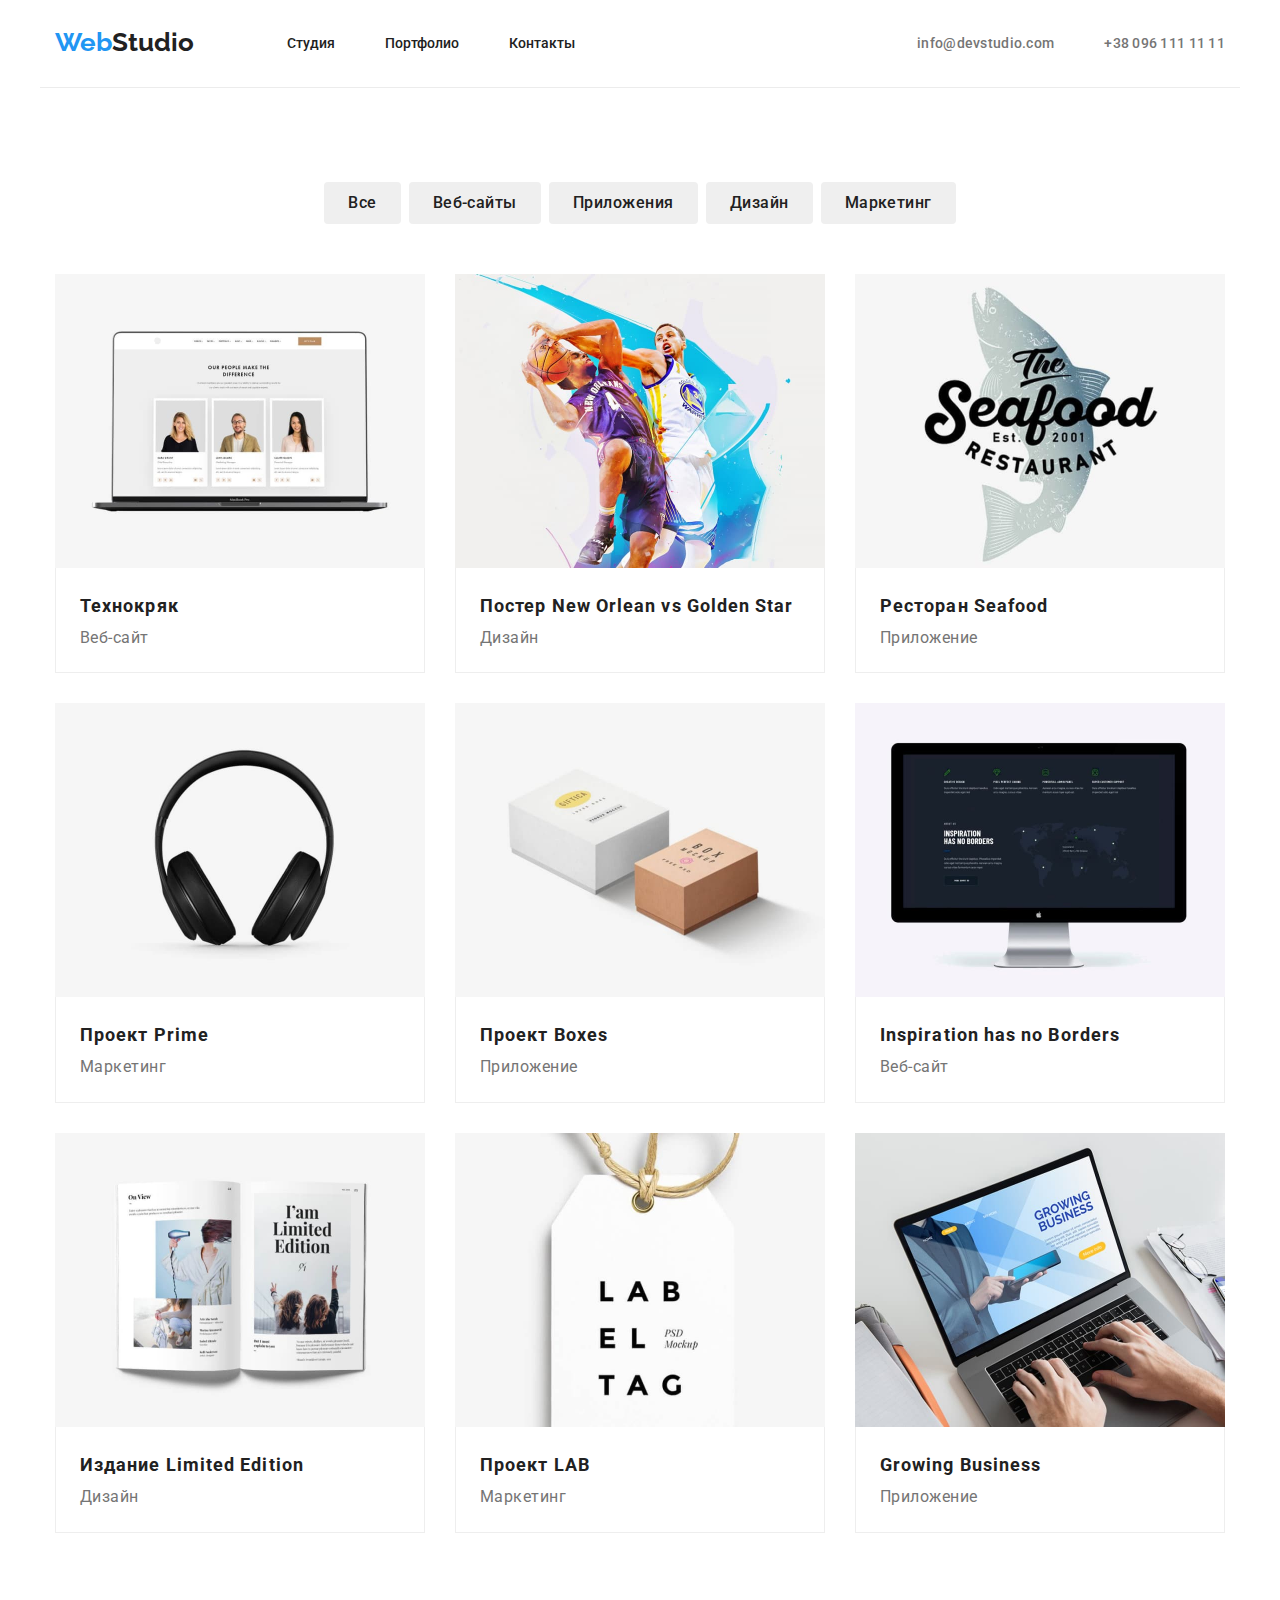
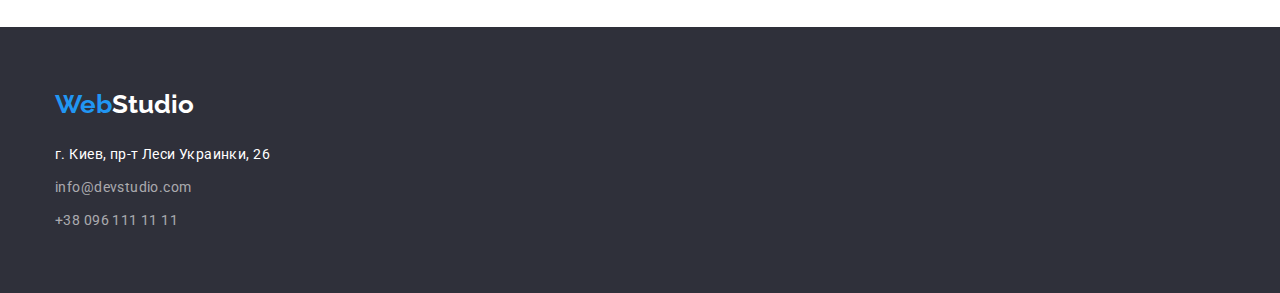
==== portfolio.html @ 571f3350 "1" ====
<!DOCTYPE html>
<html lang="ru">
   <head>
      <meta charset="UTF-8">
      <meta http-equiv="X-UA-Compatible" content="IE=edge">
      <meta name="viewport" content="width=device-width, initial-scale=1.0">
      <title>WebStudio</title>
      <link rel="stylesheet" href="https://cdnjs.cloudflare.com/ajax/libs/modern-normalize/1.1.0/modern-normalize.min.css">
      <link rel="preconnect" href="https://fonts.googleapis.com">
      <link rel="preconnect" href="https://fonts.gstatic.com" crossorigin>
      <link href="https://fonts.googleapis.com/css2?family=Raleway:wght@700&family=Roboto:wght@400;500;700;900&display=swap" rel="stylesheet">
      <link rel="stylesheet" href="./css/style.css">
      </head>
   <body>
      <header class="header">
         <div class="conteiner box head-conteiner">
            <nav class="nav-conteiner">
               <a href="" class="logo link"><span class="web-logo">Web</span>Studio</a>
               <ul class="site-nav">
                  <li class="site-nav-item"><a href="./index.html" class="site-nav-link link">Студия</a></li>
                  <li class="site-nav-item"><a href="./portfolio.html" class="site-nav-link link">Портфолио</a></li>
                  <li class="site-nav-item"><a href="" class="site-nav-link link">Контакты</a></li>
               </ul>
            </nav>
               <ul class="site-contacts">
                  <li class="site-contacts-item"><a href="mailto:info@devstudio.com" class="contacts link">info@devstudio.com</a></li> 
                  <li class="site-contacts-item"><a href="tel:+380961111111" class="contacts link">+38 096 111 11 11</a></li>
               </ul>
         </div>
      </header>
                              <!-- основные кнопки--> 
      <main>
         <section class="section"> 
            <div class="conteiner">
            <h1 class="visually-hidden">Фильтр</h1>
               <ul class="filter">
                  <li class="filter-item"><button type="button" class="button-filter">Все</button></li>
                  <li class="filter-item"><button type="button" class="button-filter">Веб-сайты</button></li>
                  <li class="filter-item"><button type="button" class="button-filter">Приложения</button></li>
                  <li class="filter-item"><button type="button" class="button-filter">Дизайн</button></li>
                  <li class="filter-item"><button type="button" class="button-filter">Маркетинг</button></li>
               </ul>
                              <!--секция фото-->
               <ul class="works">
                  <li class="works-item">
                     <a href="" class="link" >
                        <img 
                        src="img/image_portfolio1.jpg" 
                        alt="Веб-сайт"
                        width="370"
                        height="294">
                        <div class="works-text-box">
                           <h2 class="works-text">Технокряк</h2>
                           <p class="text-caption">Веб-сайт</p>
                        </div>
                     </a>
                  </li>
                  <li class="works-item">
                     <a href="" class="link">
                        <img 
                        src="img/image_portfolio2.jpg" 
                        alt="Рисунок баскетболистов"
                        width="370"
                        height="294">
                        <div class="works-text-box">
                           <h2 class="works-text">Постер <span lang="en">New Orlean vs Golden Star</span></h2>
                           <p class="text-caption">Дизайн</p>
                        </div>
                     </a>
                  </li>
                  <li class="works-item">
                     <a href="" class="link">
                        <img 
                        src="img/image_portfolio3.jpg" 
                        alt="Емблема ресторана"
                        width="370"
                        height="294">
                        <div class="works-text-box">
                           <h2 class="works-text">Ресторан <span lang="en">Seafood</span></h2>
                           <p class="text-caption">Приложение</>
                        </div>
                     </a>
                  </li>
                  <li class="works-item">
                     <a href="" class="link">
                        <img 
                        src="img/image_portfolio4.jpg" 
                        alt="Фото наушников"
                        width="370"
                        height="294">
                        <div class="works-text-box">
                           <h2 class="works-text">Проект <span lang="en">Prime</span></h>
                           <p class="text-caption">Маркетинг</p>
                        </div>
                     </a>
                  </li>
                  <li class="works-item">
                     <a href="" class="link">
                        <img 
                        src="img/image_portfolio5.jpg" 
                        alt="Коробочки"
                        width="370"
                        height="294">
                        <div class="works-text-box">
                           <h2 class="works-text">Проект <span lang="en">Boxes</span></h2>
                           <p class="text-caption">Приложение</p>
                        </div>
                     </a>
                  </li>
                  <li class="works-item">
                     <a href="" class="link">
                        <img 
                        src="img/image_portfolio6.jpg" 
                        alt="Веб-сайт"
                        width="370"
                        height="294">
                        <div class="works-text-box">
                           <h2 class="works-text"><span lang="en">Inspiration has no Borders</span></h2>
                           <p class="text-caption">Веб-сайт</p>
                        </div>
                     </a>
                  </li>
                  <li class="works-item">
                     <a href="" class="link">
                        <img 
                        src="img/image_portfolio7.jpg" 
                        alt="Дизайн книги"
                        width="370"
                        height="294">
                        <div class="works-text-box">
                           <h2 class="works-text">Издание<span lang="en"> Limited Edition</span></h2>
                           <p class="text-caption">Дизайн</p>
                        </div>
                     </a>
                  </li>
                  <li class="works-item">
                     <a href="" class="link">
                        <img 
                        src="img/image_portfolio8.jpg" 
                        alt="Ярлык"
                        width="370"
                        height="294">
                        <div class="works-text-box">
                           <h2 class="works-text">Проект <span lang="en">LAB</span></h2>
                           <p class="text-caption">Маркетинг</p>
                        </div>
                     </a>
                  </li>
                  <li class="works-item">
                        <a href="" class="link">
                        <img 
                        src="img/image_portfolio9.jpg" 
                        alt="Фото ноутбука"
                        width="370"
                        height="294">
                        <div class="works-text-box">
                           <h2 class="works-text"><span lang="en">Growing Business</span></h2>
                           <p class="text-caption">Приложение</p>
                        </div>
                     </a>
                  </li>
               </ul>
            </div>
         </section>
      </main>
                                 <!-- заключение-->
      <footer class="footer-content">
         <div class="conteiner">
            <a href="" class="footer-logo link"><span class="web-logo">Web</span>Studio</a>
            <address class="address-content">
               <ul class="address"> 
                  <li class="address-item"><a href="https://goo.gl/maps/DuuJPhPLTHRqAcxPA" class="location link"> г. Киев, пр-т Леси Украинки, 26</a></li>           
                  <li class="address-item"><a href="mailto:info@devstudio.com" class="footer-contacts link">info@devstudio.com</a></li>
                  <li class="address-item"><a href="tel:+380961111111" class="footer-contacts link">+38 096 111 11 11</a></li>           
               </ul>    
            </address>
         </div>
      </footer>
   </body>
</html>
---- css/style.css ----
:root{
   --text-active:#2196F3;
   --text-header:#212121;
   --background-section:#ffffff;
   --color-text:#757575;
}
body{
   background-color: var(--background-section);
   font-family: 'Roboto',sans-serif;
   
}
img{
   display: block;
   max-width: 100%;
   height: auto;
}
h1,h2,h3,p{
   margin: 0;
}

/* что бы убрать точки (класс списка)*/
.list{
   list-style: none;
   }
/*что бы убрать подчеркивание у ссылок(на ссылки)*/
.link{
   text-decoration: none;
}
.button{
   color: var(--text-active);
}
.visually-hidden {
   position: absolute;
   white-space: nowrap;
   width: 1px;
   height: 1px;
   overflow: hidden;
   border: 0;
   padding: 0;
   clip: rect(0 0 0 0);
   clip-path: inset(50%);
   margin: -1px;
}
ul{
   list-style: none;
   margin: 0;
   padding: 0;
}
.section{
   padding-top: 94px;
   padding-bottom: 94px;
}
/*line-height:1.33*/
                              /*Шапка*/
.header{
   background-color: var(--background-section);
}
.box{
   border-bottom-color:#ECECEC ;
   border-bottom-width: 1px;
   border-bottom-style: solid;
}

.conteiner{
   width: 1200px;
   margin: 0 auto;
   padding-left: 15px;
   padding-right: 15px;

} 
.head-conteiner{
   display: flex;
   padding-top: 25px;
   padding-bottom: 25px;
}

.nav-conteiner{
   display: flex;
   align-items: center;
}

.site-nav{
   display: flex;
}

.site-contacts{
   display: flex;
   margin-left: auto;
   align-items: center;
}
.site-contacts-item:not(:last-child){
   margin-right: 50px;
}

.logo{
   font-family: 'Raleway';
   font-weight: 700;
   font-size: 26px;
   line-height: 1.38;
   color:var(--text-header);
   margin-right: 93px;
}
.web-logo{
   color: var(--text-active);
}
.site-nav-link{
   display: flex;
   font-weight: 500;
   font-size: 14px;
   line-height: 1.2;
   color: var(--text-header);
   padding-top: 10px;
   padding-bottom: 10px;
}
.site-nav-item:not(:last-child){
   margin-right: 50px;
}

.site-nav-link:hover,
.site-nav-link:focus{
   color: var(--text-active);
}
.contacts{
   font-weight: 500;
   font-size: 14px;
   line-height: 1.2;
   letter-spacing: 0.02em;
   color: var(--color-text)
}

.contacts:hover,
.contacts:focus,
.footer-contacts{
   color: var(--text-active);
}

                        /*footer*/

.footer-content{
   background: #2F303A;
   padding-top: 60px;
   padding-bottom: 60px;
}
.footer-logo{
   color: var(--background-section);
   font-family: 'Raleway';
   font-weight: 700;
   font-size: 26px;
   line-height: 1.38;
}
.location{
   color: var(--background-section);
}
.address-content{
   margin-top: 20px;
}
.address-item{
   font-style: normal;
   font-weight: normal;
   font-size: 14px;
   line-height: 1.71;
   letter-spacing: 0.03em;
}
.address-item:not(:last-child){
   margin-bottom: 9px;
}
.footer-contacts{
   color: rgba(255, 255, 255, 0.6);

}
.footer-contacts:hover,
.footer-contacts:focus{
   color: var(--text-active);
}
                              /*cервисы 1cтр*/
                              
                              /*заказать услугу*/



.hero{
   background-color: #2F303A;
   max-width: 1600px;
   margin-left: auto;
   margin-right: auto; 
   text-align: center;
   padding: 200px 0;
   /*height: 600px;
   padding: 200px 452px 0 452px;*/
   
}
.title-hero{
   font-weight: 900;
   font-size: 44px;
   line-height: 1.36;
   letter-spacing: 0.06em;
   text-transform: uppercase;   
   color: var(--background-section);
   margin-bottom: 30px;
   padding: 0;
   width: 696px;
   margin-right: auto;
   margin-left: auto;
}
.button{
   background: var(--text-active);
   color: var(--background-section);
   border: transparent;
   font-family: inherit;
   font-weight: 700;
   font-size: 16px;
   line-height:1.85;
   align-items: center;
   letter-spacing: 0.06em;
   cursor: pointer;
   min-width: 200px;
   box-shadow: 0px 4px 4px rgba(0, 0, 0, 0.15);
   border-radius: 4px;
   padding: 10px 32px;
   
}

                              /*заголовки и текст*/

.features{
   background-color: var(--background-section);
   display: flex;
}

.features-text{
   margin-top: 0px;
}
.section-services{
   background: var(--background-section);
   padding-top: 0;
}
.features-title{
   font-style: normal;
   font-weight: 700;
   font-size: 14px;
   line-height: 1.2;
   letter-spacing: 0.03em;
   text-transform: uppercase;
   color: var(--text-header);
   margin-top: 0;
   margin-bottom: 10px;
}
.features-text{
   font-style: normal;
   font-weight: 400;
   font-size: 14px;
   line-height: 1.7;
   letter-spacing: 0.03em;
   color: var(--color-text);
   max-width: 270px;
}
.features-item:not(:last-child){
   margin-right: 30px;
}
                                 /*наша команда фото*/
.employment-title{
   font-style: normal;
   font-weight: 700;
   font-size: 36px;
   line-height: 1.16;
   text-align: center;
   letter-spacing: 0.03em;
   color: var(--text-header);
   
}
.employment-list{
   display: flex;
   margin-top: 50px;
   flex-basis: calc(100% / 3 - 30px);
}

.employment-item:not(:last-child){
   margin-right: 30px;
}

                               /*наша команда */
.team-section{
   background: #F5F4FA;
}
.team{
   margin-top: 0;
}
.team-list{
   display: flex;
   margin-top: 50px;
   flex-basis: calc(100% / 4 - 30px);
}
.developer-item{
   background: var(--background-section);
   box-shadow: 0px 1px 3px rgba(0, 0, 0, 0.12), 0px 1px 1px rgba(0, 0, 0, 0.14), 0px 2px 1px rgba(0, 0, 0, 0.2);
   border-radius: 0px 0px 4px 4px;
}
.developer-item:not(:last-child){
   margin-right: 30px;
}
.team-card{
   padding: 30px 0;
}
.name-developer{
   font-style: normal;
   font-weight: 500;
   font-size: 16px;
   line-height: 1.18;
   text-align: center;
   letter-spacing: 0.03em;
   color: var(--text-header);
   margin-bottom: 10px;
}
.text-foto-team{
   font-style: normal;
   font-weight: 400;
   font-size: 16px;
   line-height: 1.18;
   text-align: center;
   letter-spacing: 0.03em;
   color: var(--color-text);
}



                                 /*страница 2*/


.button-filter:focus,
.button-filter:hover{
   color: var(--background-section);
   background-color: var(--text-active );
   box-shadow: 0px 3px 1px rgba(0, 0, 0, 0.1), 0px 1px 2px rgba(0, 0, 0, 0.08), 0px 2px 2px rgba(0, 0, 0, 0.12);
}

.filter{ 
   display: flex;
   justify-content: center;
}
.filter-item:not(:last-child){
   margin-right: 8px;
}

.button-filter{
   font-style: normal;
   font-weight: 500;
   font-size: 16px;
   line-height: 1.62;
   text-align: center;
   letter-spacing: 0.03em;
   color: var(--text-header);
   cursor: pointer;
   border-radius: 4px;
   padding: 6px 22px;
   border-color: transparent;
   }
                                 /*секция фото*/
.works-text-box{
   padding: 20px 24px;
   /*стили правой рамки */
   border-right-width: 1px;
   border-right-style: solid;
   border-right-color: #EEEEEE;
 
   /*стили нинжней рамки */
   border-bottom-width: 1px;
   border-bottom-style: solid;
   border-bottom-color: #EEEEEE;
 
   /*стили левой рамки */
   border-left-width: 1px;
   border-left-style: solid;
   border-left-color: #EEEEEE;
}
.works-text {
   font-weight: 700;
   font-size: 18px;
   line-height: 2.0;
   letter-spacing: 0.06em;
   color: var(--text-header);
}
.text-caption{
   font-weight: 400;
   font-size: 16px;
   line-height: 1.8;
   letter-spacing: 0.03em;
   color: var(--color-text);
}


.works{
   display: flex;
   margin-top: 50px;
   flex-wrap: wrap;
   margin-left: -30px;
}
.works-item{
   margin-left: 30px;
   margin-bottom: 30px;
   flex-basis: calc((100% - 3 * 30px) / 3);
   background: var(--background-section);
   box-sizing: border-box;
}
.works-item:nth-last-child(-n+3){
   margin-bottom: 0;
}
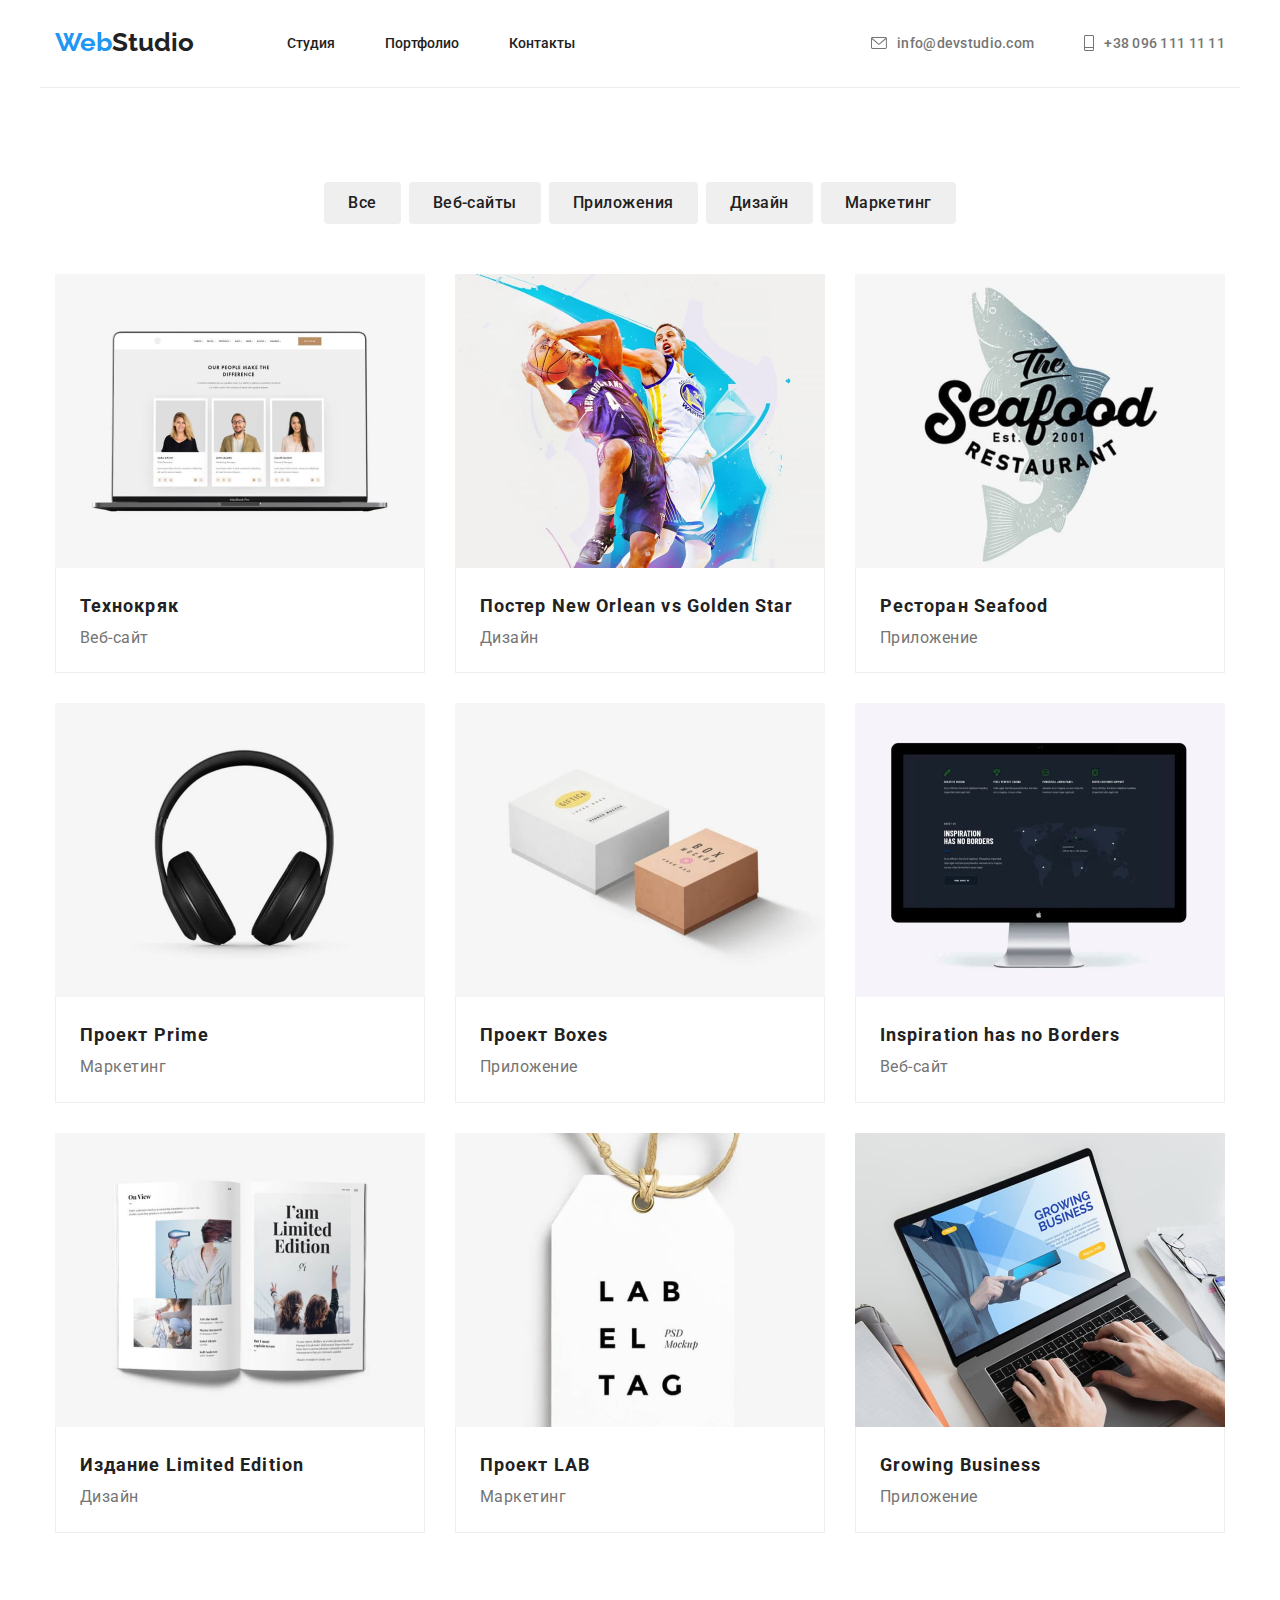
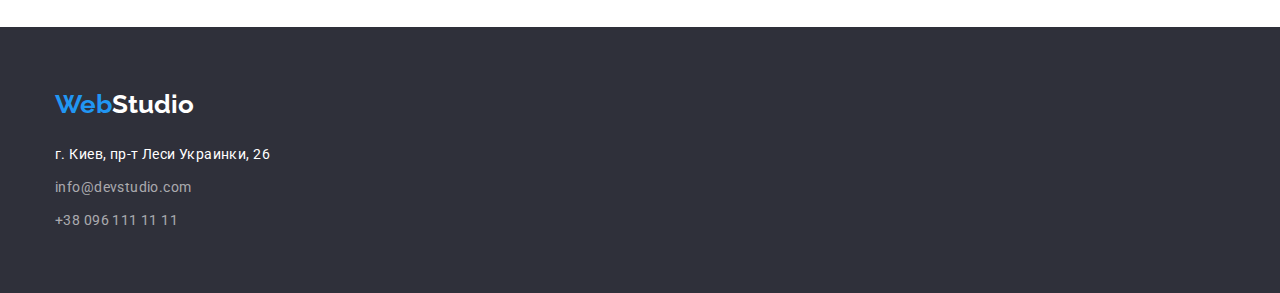
==== commit 3ae8fd3a: "3333" ====
--- a/portfolio.html
+++ b/portfolio.html
@@ -22,10 +22,16 @@
                   <li class="site-nav-item"><a href="" class="site-nav-link link">Контакты</a></li>
                </ul>
             </nav>
-               <ul class="site-contacts">
-                  <li class="site-contacts-item"><a href="mailto:info@devstudio.com" class="contacts link">info@devstudio.com</a></li> 
-                  <li class="site-contacts-item"><a href="tel:+380961111111" class="contacts link">+38 096 111 11 11</a></li>
-               </ul>
+            <ul class="site-contacts">
+               <li class="site-contacts-item"><a href="mailto:info@devstudio.com" class="contacts link">
+                  <svg class="site-contacts-icon" width="16" height="12">
+                     <use href="./img/icons.svg#icon-mail"></use>
+                  </svg>info@devstudio.com</a></li> 
+               <li class="site-contacts-item"><a href="tel:+380961111111" class="contacts link">
+                  <svg class="site-contacts-icon" width="10" height="16">
+                     <use href="./img/icons.svg#icon-mobil"></use>
+                  </svg>+38 096 111 11 11</a></li>
+            </ul>
          </div>
       </header>
                               <!-- основные кнопки--> 
@@ -43,121 +49,139 @@
                               <!--секция фото-->
                <ul class="works">
                   <li class="works-item">
-                     <a href="" class="link" >
-                        <img 
-                        src="img/image_portfolio1.jpg" 
-                        alt="Веб-сайт"
-                        width="370"
-                        height="294">
-                        <div class="works-text-box">
-                           <h2 class="works-text">Технокряк</h2>
-                           <p class="text-caption">Веб-сайт</p>
-                        </div>
-                     </a>
-                  </li>
-                  <li class="works-item">
-                     <a href="" class="link">
-                        <img 
-                        src="img/image_portfolio2.jpg" 
-                        alt="Рисунок баскетболистов"
-                        width="370"
-                        height="294">
-                        <div class="works-text-box">
-                           <h2 class="works-text">Постер <span lang="en">New Orlean vs Golden Star</span></h2>
-                           <p class="text-caption">Дизайн</p>
-                        </div>
-                     </a>
-                  </li>
-                  <li class="works-item">
-                     <a href="" class="link">
-                        <img 
-                        src="img/image_portfolio3.jpg" 
-                        alt="Емблема ресторана"
-                        width="370"
-                        height="294">
-                        <div class="works-text-box">
-                           <h2 class="works-text">Ресторан <span lang="en">Seafood</span></h2>
-                           <p class="text-caption">Приложение</>
-                        </div>
-                     </a>
-                  </li>
-                  <li class="works-item">
-                     <a href="" class="link">
-                        <img 
-                        src="img/image_portfolio4.jpg" 
-                        alt="Фото наушников"
-                        width="370"
-                        height="294">
-                        <div class="works-text-box">
-                           <h2 class="works-text">Проект <span lang="en">Prime</span></h>
-                           <p class="text-caption">Маркетинг</p>
-                        </div>
-                     </a>
-                  </li>
-                  <li class="works-item">
-                     <a href="" class="link">
-                        <img 
-                        src="img/image_portfolio5.jpg" 
-                        alt="Коробочки"
-                        width="370"
-                        height="294">
-                        <div class="works-text-box">
-                           <h2 class="works-text">Проект <span lang="en">Boxes</span></h2>
-                           <p class="text-caption">Приложение</p>
-                        </div>
-                     </a>
-                  </li>
-                  <li class="works-item">
-                     <a href="" class="link">
-                        <img 
-                        src="img/image_portfolio6.jpg" 
-                        alt="Веб-сайт"
-                        width="370"
-                        height="294">
-                        <div class="works-text-box">
-                           <h2 class="works-text"><span lang="en">Inspiration has no Borders</span></h2>
-                           <p class="text-caption">Веб-сайт</p>
-                        </div>
-                     </a>
-                  </li>
-                  <li class="works-item">
-                     <a href="" class="link">
-                        <img 
-                        src="img/image_portfolio7.jpg" 
-                        alt="Дизайн книги"
-                        width="370"
-                        height="294">
-                        <div class="works-text-box">
-                           <h2 class="works-text">Издание<span lang="en"> Limited Edition</span></h2>
-                           <p class="text-caption">Дизайн</p>
-                        </div>
-                     </a>
-                  </li>
-                  <li class="works-item">
-                     <a href="" class="link">
-                        <img 
-                        src="img/image_portfolio8.jpg" 
-                        alt="Ярлык"
-                        width="370"
-                        height="294">
-                        <div class="works-text-box">
-                           <h2 class="works-text">Проект <span lang="en">LAB</span></h2>
-                           <p class="text-caption">Маркетинг</p>
-                        </div>
-                     </a>
-                  </li>
-                  <li class="works-item">
-                        <a href="" class="link">
-                        <img 
-                        src="img/image_portfolio9.jpg" 
-                        alt="Фото ноутбука"
-                        width="370"
-                        height="294">
-                        <div class="works-text-box">
-                           <h2 class="works-text"><span lang="en">Growing Business</span></h2>
-                           <p class="text-caption">Приложение</p>
-                        </div>
-                     </a>
+                     <div class="portfolio-link">
+                        <a href="" class=" link" >
+                           <img 
+                           src="img/image_portfolio1.jpg" 
+                           alt="Веб-сайт"
+                           width="370"
+                           height="294">
+                           <div class="works-text-box">
+                              <h2 class="works-text">Технокряк</h2>
+                              <p class="text-caption">Веб-сайт</p>
+                           </div>
+                        </a>
+                     </div>
+                  </li>
+                  <li class="works-item">
+                     <div class="portfolio-link">
+                        <a href="" class="link">
+                           <img 
+                           src="img/image_portfolio2.jpg" 
+                           alt="Рисунок баскетболистов"
+                           width="370"
+                           height="294">
+                           <div class="works-text-box">
+                              <h2 class="works-text">Постер <span lang="en">New Orlean vs Golden Star</span></h2>
+                              <p class="text-caption">Дизайн</p>
+                           </div>
+                        </a>
+                     </div>
+                  </li>
+                  <li class="works-item">
+                     <div class="portfolio-link">
+                        <a href="" class="link">
+                           <img 
+                           src="img/image_portfolio3.jpg" 
+                           alt="Емблема ресторана"
+                           width="370"
+                           height="294">
+                           <div class="works-text-box">
+                              <h2 class="works-text">Ресторан <span lang="en">Seafood</span></h2>
+                              <p class="text-caption">Приложение</>
+                           </div>
+                        </a>
+                     </div>
+                  </li>
+                  <li class="works-item">
+                     <div class="portfolio-link">
+                        <a href="" class="portfolio-link link">
+                           <img 
+                           src="img/image_portfolio4.jpg" 
+                           alt="Фото наушников"
+                           width="370"
+                           height="294">
+                           <div class="works-text-box">
+                              <h2 class="works-text">Проект <span lang="en">Prime</span></h>
+                              <p class="text-caption">Маркетинг</p>
+                           </div>
+                        </a>
+                     </div>
+                  </li>
+                  <li class="works-item">
+                     <div class="portfolio-link">
+                        <a href="" class="link">
+                           <img 
+                           src="img/image_portfolio5.jpg" 
+                           alt="Коробочки"
+                           width="370"
+                           height="294">
+                           <div class="works-text-box">
+                              <h2 class="works-text">Проект <span lang="en">Boxes</span></h2>
+                              <p class="text-caption">Приложение</p>
+                           </div>
+                        </a>
+                     </div>
+                  </li>
+                  <li class="works-item">
+                     <div class="portfolio-link">
+                        <a href="" class="link">
+                           <img 
+                           src="img/image_portfolio6.jpg" 
+                           alt="Веб-сайт"
+                           width="370"
+                           height="294">
+                           <div class="works-text-box">
+                              <h2 class="works-text"><span lang="en">Inspiration has no Borders</span></h2>
+                              <p class="text-caption">Веб-сайт</p>
+                           </div>
+                        </a>
+                     </div>
+                  </li>
+                  <li class="works-item">
+                     <div class="portfolio-link">
+                        <a href="" class="link">
+                           <img 
+                           src="img/image_portfolio7.jpg" 
+                           alt="Дизайн книги"
+                           width="370"
+                           height="294">
+                           <div class="works-text-box">
+                              <h2 class="works-text">Издание<span lang="en"> Limited Edition</span></h2>
+                              <p class="text-caption">Дизайн</p>
+                           </div>
+                        </a>
+                     </div>
+                  </li>
+                  <li class="works-item">
+                     <div class="portfolio-link">
+                        <a href="" class="link">
+                           <img 
+                           src="img/image_portfolio8.jpg" 
+                           alt="Ярлык"
+                           width="370"
+                           height="294">
+                           <div class="works-text-box">
+                              <h2 class="works-text">Проект <span lang="en">LAB</span></h2>
+                              <p class="text-caption">Маркетинг</p>
+                           </div>
+                        </a>
+                     </div>
+                  </li>
+                  <li class="works-item">
+                     <div class="portfolio-link">
+                           <a href="" class="link">
+                           <img 
+                           src="img/image_portfolio9.jpg" 
+                           alt="Фото ноутбука"
+                           width="370"
+                           height="294">
+                           <div class="works-text-box ">
+                              <h2 class="works-text"><span lang="en">Growing Business</span></h2>
+                              <p class="text-caption">Приложение</p>
+                           </div> 
+                           </a>
+                     </div>
                   </li>
                </ul>
             </div>
--- a/css/style.css
+++ b/css/style.css
@@ -3,6 +3,7 @@
    --text-header:#212121;
    --background-section:#ffffff;
    --color-text:#757575;
+   --color-icon-clients:#AFB1B8;
 }
 body{
    background-color: var(--background-section);
@@ -50,24 +51,22 @@
    padding-top: 94px;
    padding-bottom: 94px;
 }
-/*line-height:1.33*/
-                              /*Шапка*/
-.header{
-   background-color: var(--background-section);
-}
-.box{
-   border-bottom-color:#ECECEC ;
-   border-bottom-width: 1px;
-   border-bottom-style: solid;
-}
-
 .conteiner{
    width: 1200px;
    margin: 0 auto;
    padding-left: 15px;
    padding-right: 15px;
-
-} 
+}
+                              /*Шапка*/
+
+.header{
+   background-color: var(--background-section);
+}
+.box{
+   border-bottom-color:#ECECEC ;
+   border-bottom-width: 1px;
+   border-bottom-style: solid;
+}
 .head-conteiner{
    display: flex;
    padding-top: 25px;
@@ -121,11 +120,14 @@
    color: var(--text-active);
 }
 .contacts{
+   display: flex;
+   align-items: center;
    font-weight: 500;
    font-size: 14px;
    line-height: 1.2;
    letter-spacing: 0.02em;
    color: var(--color-text)
+   
 }
 
 .contacts:hover,
@@ -133,7 +135,14 @@
 .footer-contacts{
    color: var(--text-active);
 }
-
+.site-contacts-icon{
+   margin-right: 10px;
+   fill: currentColor;
+}
+.site-contacts-icon:hover,
+.site-contacts-icon:focus{
+   fill: #2196F3;
+} 
                         /*footer*/
 
 .footer-content{
@@ -179,15 +188,18 @@
 
 
 .hero{
-   background-color: #2F303A;
+   background-image: 
+   linear-gradient(
+   rgba(47, 48, 58, 0.4),
+   rgba(47, 48, 58, 0.4)
+   ),  
+   url(../img/hero-foto.jpg);
+   background-color: #2F303A; 
    max-width: 1600px;
    margin-left: auto;
    margin-right: auto; 
    text-align: center;
    padding: 200px 0;
-   /*height: 600px;
-   padding: 200px 452px 0 452px;*/
-   
 }
 .title-hero{
    font-weight: 900;
@@ -226,7 +238,26 @@
    background-color: var(--background-section);
    display: flex;
 }
-
+.features-icon-list{
+   display: flex;
+   justify-content: center;
+   align-items: center;
+   margin-bottom: 30px;
+}
+.features-icon-item{
+   display: flex;
+   justify-content: center;
+   align-items: center;
+   width: 270px;
+   height: 120px;
+   border: 1px solid transparent;
+   background-color: #F5F4FA;
+   justify-content: center;
+   border-radius: 4px;
+}
+.features-icon-item + .features-icon-item{
+   margin-left: 30px;
+}
 .features-text{
    margin-top: 0px;
 }
@@ -258,7 +289,7 @@
    margin-right: 30px;
 }
                                  /*наша команда фото*/
-.employment-title{
+.text-title{
    font-style: normal;
    font-weight: 700;
    font-size: 36px;
@@ -292,7 +323,9 @@
 }
 .developer-item{
    background: var(--background-section);
-   box-shadow: 0px 1px 3px rgba(0, 0, 0, 0.12), 0px 1px 1px rgba(0, 0, 0, 0.14), 0px 2px 1px rgba(0, 0, 0, 0.2);
+   box-shadow: 0px 1px 3px rgba(0, 0, 0, 0.12),
+               0px 1px 1px rgba(0, 0, 0, 0.14),
+               0px 2px 1px rgba(0, 0, 0, 0.2);
    border-radius: 0px 0px 4px 4px;
 }
 .developer-item:not(:last-child){
@@ -321,7 +354,39 @@
    color: var(--color-text);
 }
 
-
+                                    /* Клиенты */
+.client-icon-list{
+   display: flex;
+   justify-content: center;
+   align-items: center;
+   margin-top: 50px;
+}
+.client-icon-item{
+   display: flex;
+   justify-content: center;
+   align-items: center;
+   width: 170px;
+   height: 92px;
+   
+}
+.client-icon-item:hover,
+.client-icon-item:focus{
+   border-color: var(--text-active);
+   fill: var(--text-active);
+}
+.client-icon-link{
+   width: 100%;
+   height: 100%;
+   fill: var(--color-icon-clients);border-radius: 4px;
+   border: 1px solid var(--color-icon-clients)
+}
+.client-icons{
+   fill: currentColor;
+}
+.client-icons:hover,
+.client-icons:focus{
+   fill: var(--text-active);
+}
 
                                  /*страница 2*/
 
@@ -330,7 +395,9 @@
 .button-filter:hover{
    color: var(--background-section);
    background-color: var(--text-active );
-   box-shadow: 0px 3px 1px rgba(0, 0, 0, 0.1), 0px 1px 2px rgba(0, 0, 0, 0.08), 0px 2px 2px rgba(0, 0, 0, 0.12);
+   box-shadow: 0px 3px 1px rgba(0, 0, 0, 0.1),
+               0px 1px 2px rgba(0, 0, 0, 0.08),
+               0px 2px 2px rgba(0, 0, 0, 0.12);
 }
 
 .filter{ 
@@ -404,3 +471,12 @@
 .works-item:nth-last-child(-n+3){
    margin-bottom: 0;
 }
+
+.portfolio-link:hover,
+.portfolio-link:focus{
+   border: 1px solid #EEEEEE;
+   box-sizing: border-box;
+   box-shadow: 0px 1px 1px rgba(0, 0, 0, 0.12),
+               0px 4px 4px rgba(0, 0, 0, 0.06), 
+               1px 4px 6px rgba(0, 0, 0, 0.16);
+}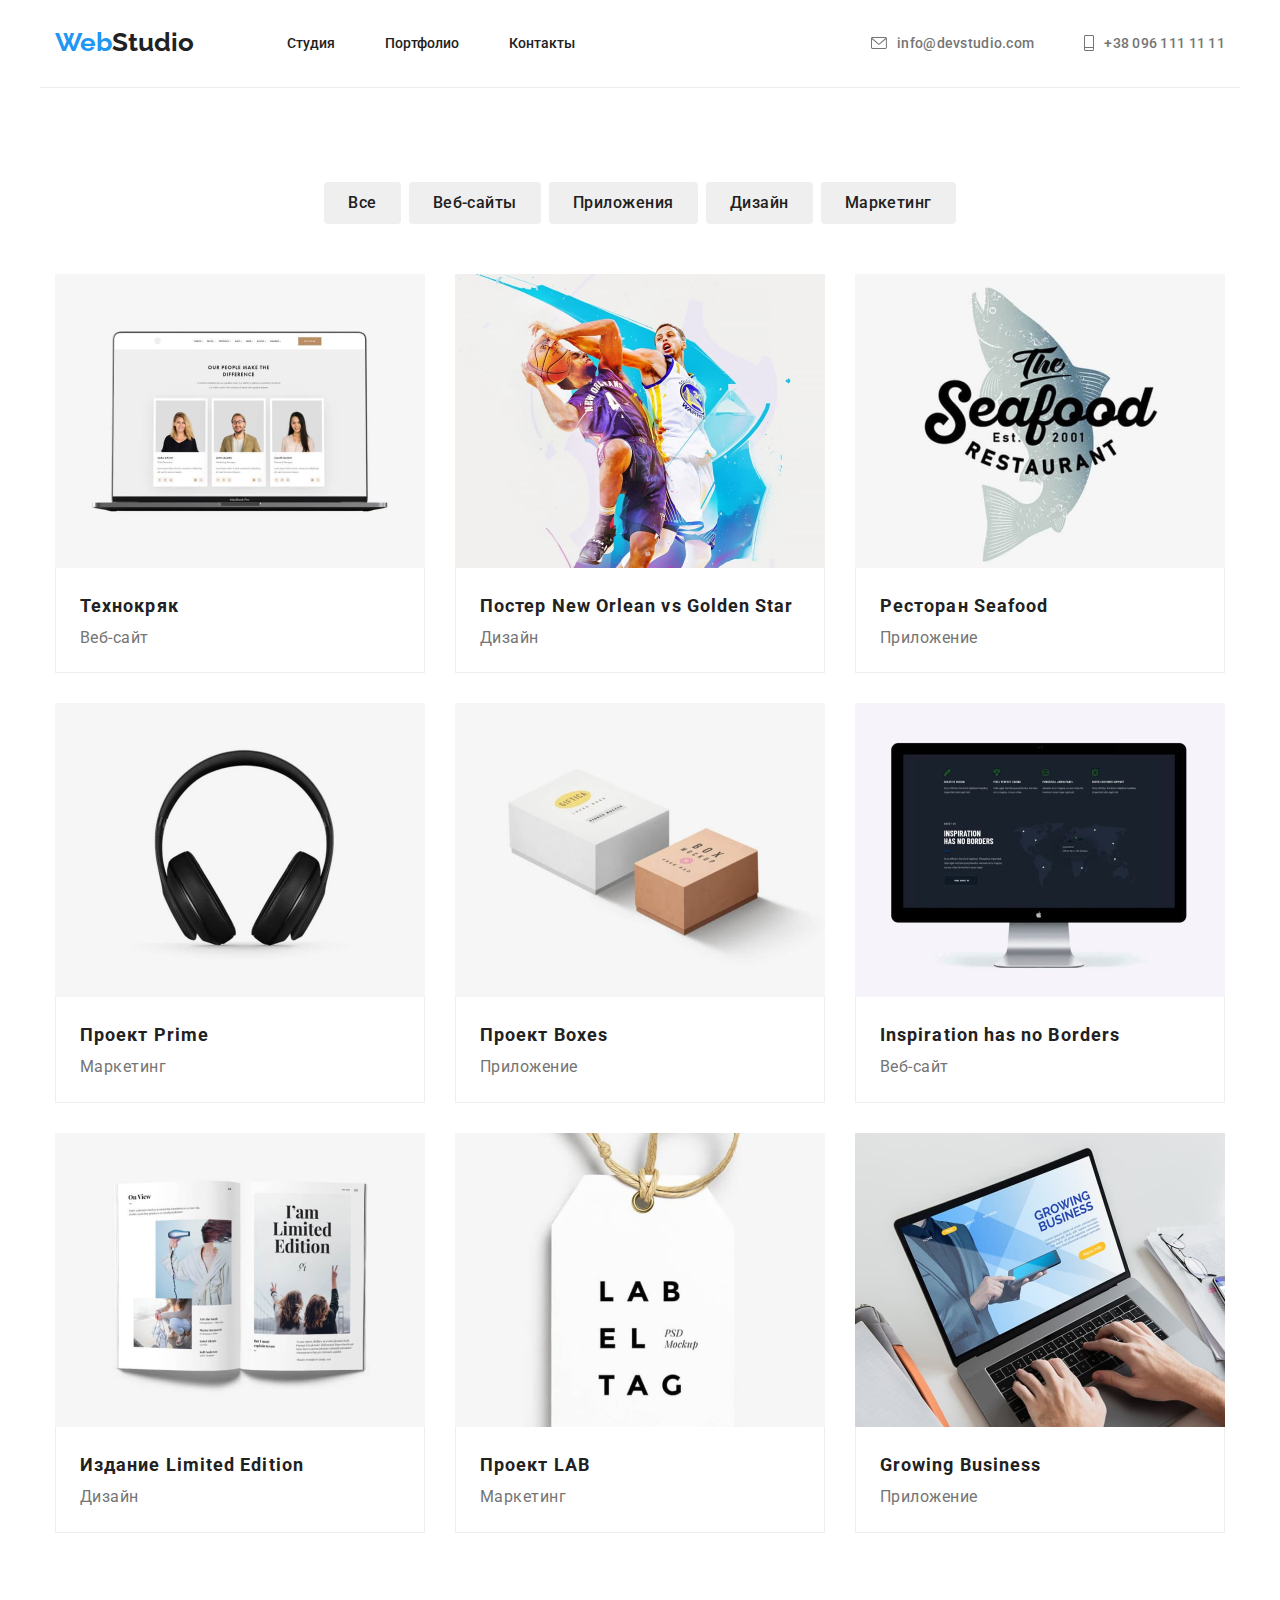
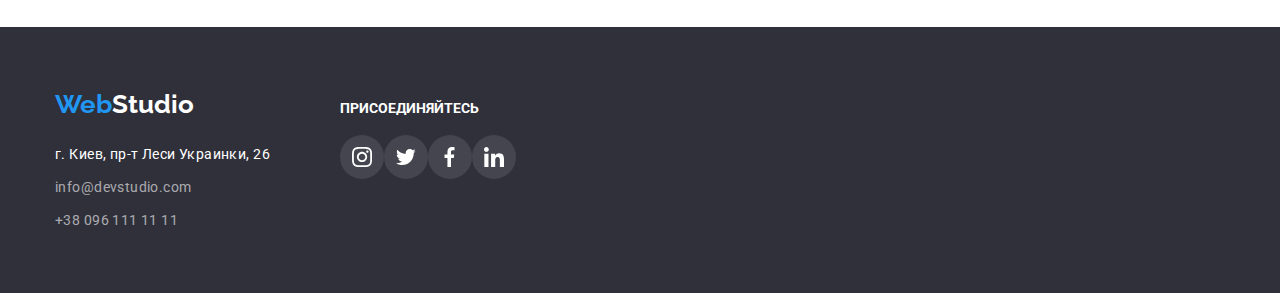
==== commit 5e933626: "5555" ====
--- a/portfolio.html
+++ b/portfolio.html
@@ -189,15 +189,50 @@
       </main>
                                  <!-- заключение-->
       <footer class="footer-content">
-         <div class="conteiner">
-            <a href="" class="footer-logo link"><span class="web-logo">Web</span>Studio</a>
-            <address class="address-content">
-               <ul class="address"> 
-                  <li class="address-item"><a href="https://goo.gl/maps/DuuJPhPLTHRqAcxPA" class="location link"> г. Киев, пр-т Леси Украинки, 26</a></li>           
-                  <li class="address-item"><a href="mailto:info@devstudio.com" class="footer-contacts link">info@devstudio.com</a></li>
-                  <li class="address-item"><a href="tel:+380961111111" class="footer-contacts link">+38 096 111 11 11</a></li>           
-               </ul>    
-            </address>
+         <div class="conteiner footer-block">
+            <div class="address-footer">
+               <a href="" class="footer-logo link"><span class="web-logo">Web</span>Studio</a>
+               <address class="address-content">
+                  <ul class="address"> 
+                     <li class="address-item"><a href="https://goo.gl/maps/DuuJPhPLTHRqAcxPA" class="location link"> г. Киев, пр-т Леси Украинки, 26</a></li>           
+                     <li class="address-item"><a href="mailto:info@devstudio.com" class="footer-contacts link">info@devstudio.com</a></li>
+                     <li class="address-item"><a href="tel:+380961111111" class="footer-contacts link">+38 096 111 11 11</a></li>           
+                  </ul>    
+               </address>
+            </div>
+            <div class="join-footer">
+               <h2 class="join-us">присоединяйтесь</h2>
+               <ul class="footer-icon-list">
+                  <li class="footer-icon-item">
+                     <a href="" class="footer-icon-link">
+                        <svg class="footer-icon" width="20" height="20">
+                           <use href="./img/icons.svg#icon-instagram"></use>
+                        </svg>
+                     </a>
+                  </li>
+                  <li class="footer-icon-item">
+                     <a href="" class="footer-icon-link">
+                        <svg class="footer-icon" width="20" height="20">
+                           <use href="./img/icons.svg#icon-twitter"></use>
+                        </svg>
+                     </a>
+                  </li>
+                  <li class="footer-icon-item">
+                     <a href="" class="footer-icon-link">
+                        <svg class="footer-icon" width="20" height="20">
+                           <use href="./img/icons.svg#icon-facebook"></use>
+                        </svg>
+                     </a>
+                  </li>
+                  <li class="footer-icon-item">
+                     <a href="" class="footer-icon-link">
+                        <svg class="footer-icon" width="20" height="20">
+                           <use href="./img/icons.svg#icon-linkedin"></use>
+                        </svg>
+                     </a>
+                  </li>
+               </ul>
+            </div>
          </div>
       </footer>
    </body>
--- a/css/style.css
+++ b/css/style.css
@@ -1,33 +1,35 @@
-:root{
-   --text-active:#2196F3;
-   --text-header:#212121;
-   --background-section:#ffffff;
-   --color-text:#757575;
-   --color-icon-clients:#AFB1B8;
-}
-body{
+:root {
+   --text-active: #2196f3;
+   --text-header: #212121;
+   --background-section: #ffffff;
+   --color-text: #757575;
+   --color-icon-clients: #afb1b8;
+}
+body {
    background-color: var(--background-section);
-   font-family: 'Roboto',sans-serif;
-   
-}
-img{
+   font-family: "Roboto", sans-serif;
+}
+img {
    display: block;
    max-width: 100%;
    height: auto;
 }
-h1,h2,h3,p{
+h1,
+h2,
+h3,
+p {
    margin: 0;
 }
 
 /* что бы убрать точки (класс списка)*/
-.list{
+.list {
    list-style: none;
-   }
+}
 /*что бы убрать подчеркивание у ссылок(на ссылки)*/
-.link{
+.link {
    text-decoration: none;
 }
-.button{
+.button {
    color: var(--text-active);
 }
 .visually-hidden {
@@ -41,68 +43,68 @@
    clip: rect(0 0 0 0);
    clip-path: inset(50%);
    margin: -1px;
-}
-ul{
+   }
+ul {
    list-style: none;
    margin: 0;
    padding: 0;
-}
-.section{
+   }
+.section {
    padding-top: 94px;
    padding-bottom: 94px;
-}
-.conteiner{
+   }
+.conteiner {
    width: 1200px;
    margin: 0 auto;
    padding-left: 15px;
    padding-right: 15px;
 }
-                              /*Шапка*/
-
-.header{
+/*Шапка*/
+
+.header {
    background-color: var(--background-section);
 }
-.box{
-   border-bottom-color:#ECECEC ;
+.box {
+   border-bottom-color: #ececec;
    border-bottom-width: 1px;
    border-bottom-style: solid;
 }
-.head-conteiner{
+.head-conteiner {
    display: flex;
    padding-top: 25px;
    padding-bottom: 25px;
 }
 
-.nav-conteiner{
-   display: flex;
-   align-items: center;
-}
-
-.site-nav{
-   display: flex;
-}
-
-.site-contacts{
+.nav-conteiner {
+   display: flex;
+   align-items: center;
+   }
+
+.site-nav {
+   display: flex;
+}
+
+.site-contacts {
    display: flex;
    margin-left: auto;
    align-items: center;
 }
-.site-contacts-item:not(:last-child){
+.site-contacts-item:not(:last-child) {
    margin-right: 50px;
 }
 
-.logo{
-   font-family: 'Raleway';
+.logo {
+   font-family: "Raleway";
    font-weight: 700;
    font-size: 26px;
    line-height: 1.38;
-   color:var(--text-header);
+   color: var(--text-header);
    margin-right: 93px;
 }
-.web-logo{
+.web-logo {
    color: var(--text-active);
 }
-.site-nav-link{
+.site-nav-link {
    display: flex;
    font-weight: 500;
    font-size: 14px;
@@ -111,102 +113,152 @@
    padding-top: 10px;
    padding-bottom: 10px;
 }
-.site-nav-item:not(:last-child){
+.site-nav-item:not(:last-child) {
    margin-right: 50px;
 }
 
 .site-nav-link:hover,
-.site-nav-link:focus{
+.site-nav-link:focus {
    color: var(--text-active);
 }
-.contacts{
+.contacts {
    display: flex;
    align-items: center;
    font-weight: 500;
    font-size: 14px;
    line-height: 1.2;
    letter-spacing: 0.02em;
-   color: var(--color-text)
-   
+   color: var(--color-text);
 }
 
 .contacts:hover,
 .contacts:focus,
-.footer-contacts{
+.footer-contacts {
    color: var(--text-active);
 }
-.site-contacts-icon{
+.site-contacts-icon {
    margin-right: 10px;
    fill: currentColor;
 }
 .site-contacts-icon:hover,
-.site-contacts-icon:focus{
-   fill: #2196F3;
-} 
-                        /*footer*/
-
-.footer-content{
-   background: #2F303A;
+.site-contacts-icon:focus {
+   fill: #2196f3;
+}
+                                       /*footer*/
+.footer-block{
+   display: flex;
+   align-items: baseline;
+}
+                                       /* address */
+.footer-content {
+   background: #2f303a;
    padding-top: 60px;
    padding-bottom: 60px;
 }
-.footer-logo{
-   color: var(--background-section);
-   font-family: 'Raleway';
+.footer-logo {
+   color: var(--background-section);
+   font-family: "Raleway";
    font-weight: 700;
    font-size: 26px;
    line-height: 1.38;
 }
-.location{
-   color: var(--background-section);
-}
-.address-content{
+.location {
+   color: var(--background-section);
+}
+.address-content {
    margin-top: 20px;
 }
-.address-item{
+.address-item {
    font-style: normal;
    font-weight: normal;
    font-size: 14px;
    line-height: 1.71;
    letter-spacing: 0.03em;
 }
-.address-item:not(:last-child){
+.address-item:not(:last-child) {
    margin-bottom: 9px;
 }
-.footer-contacts{
+.footer-contacts {
    color: rgba(255, 255, 255, 0.6);
-
 }
 .footer-contacts:hover,
-.footer-contacts:focus{
+.footer-contacts:focus {
    color: var(--text-active);
 }
-                              /*cервисы 1cтр*/
-                              
-                              /*заказать услугу*/
-
-
-
-.hero{
-   background-image: 
-   linear-gradient(
-   rgba(47, 48, 58, 0.4),
-   rgba(47, 48, 58, 0.4)
-   ),  
-   url(../img/hero-foto.jpg);
-   background-color: #2F303A; 
+                                       /* join us */
+.join-footer{
+   margin-left: 70px;
+}
+.join-us{
+   font-style: Bold;
+   font-size: 14px;
+   line-height: 16px;
+   line-height: 100%;
+   align: Left;
+   vertical-align: Top;
+   letter-spacing: 3%;
+   color: var(--background-section);
+   text-transform: uppercase;
+}
+.join-footer{
+}
+.footer-icon-list{
+   display: flex;
+   justify-content: center;
+   align-items: center;
+   margin-top: 20px;
+}
+.footer-icon-item{
+   width: 44px;
+   height: 44px;
+}
+.social-footer-item + .social-footer-item{
+   margin-left: 10px;
+}              
+.footer-icon-link{
+   display: flex;
+   justify-content: center;
+   align-items: center;
+   width: 100%;
+   height: 100%;
+   border-radius: 50%;
+   color: var(--background-section);
+   background-color: rgba(255, 255, 255, 0.1);
+}
+.footer-icon-link:hover,
+.footer-icon-link:focus{
+   background-color: var(--text-active);
+   color: var(--background-section);
+}
+.footer-icon{
+   fill: currentColor;
+}
+                                       /*cервисы 1cтр*/
+
+                                       /*заказать услугу*/
+
+.hero {
+   background-image:
+         linear-gradient(
+         rgba(47, 48, 58, 0.4),
+         rgba(47, 48, 58, 0.4)),
+         url(../img/hero-foto.jpg);
+   background-color: #2f303a;
    max-width: 1600px;
    margin-left: auto;
-   margin-right: auto; 
+   margin-right: auto;
    text-align: center;
    padding: 200px 0;
-}
-.title-hero{
+   background-repeat: no-repeat;
+   background-position: center;
+   background-size: cover;
+}
+.title-hero {
    font-weight: 900;
    font-size: 44px;
    line-height: 1.36;
    letter-spacing: 0.06em;
-   text-transform: uppercase;   
+   text-transform: uppercase;
    color: var(--background-section);
    margin-bottom: 30px;
    padding: 0;
@@ -214,14 +266,14 @@
    margin-right: auto;
    margin-left: auto;
 }
-.button{
+.button {
    background: var(--text-active);
    color: var(--background-section);
    border: transparent;
    font-family: inherit;
    font-weight: 700;
    font-size: 16px;
-   line-height:1.85;
+   line-height: 1.85;
    align-items: center;
    letter-spacing: 0.06em;
    cursor: pointer;
@@ -229,43 +281,42 @@
    box-shadow: 0px 4px 4px rgba(0, 0, 0, 0.15);
    border-radius: 4px;
    padding: 10px 32px;
-   
-}
-
-                              /*заголовки и текст*/
-
-.features{
+}
+
+                                             /*заголовки и текст*/
+
+.features {
    background-color: var(--background-section);
    display: flex;
 }
-.features-icon-list{
+.features-icon-list {
    display: flex;
    justify-content: center;
    align-items: center;
    margin-bottom: 30px;
 }
-.features-icon-item{
+.features-icon-item {
    display: flex;
    justify-content: center;
    align-items: center;
    width: 270px;
    height: 120px;
    border: 1px solid transparent;
-   background-color: #F5F4FA;
+   background-color: #f5f4fa;
    justify-content: center;
    border-radius: 4px;
 }
-.features-icon-item + .features-icon-item{
+.features-icon-item + .features-icon-item {
    margin-left: 30px;
 }
-.features-text{
+.features-text {
    margin-top: 0px;
 }
-.section-services{
+.section-services {
    background: var(--background-section);
    padding-top: 0;
 }
-.features-title{
+.features-title {
    font-style: normal;
    font-weight: 700;
    font-size: 14px;
@@ -276,7 +327,7 @@
    margin-top: 0;
    margin-bottom: 10px;
 }
-.features-text{
+.features-text {
    font-style: normal;
    font-weight: 400;
    font-size: 14px;
@@ -285,11 +336,11 @@
    color: var(--color-text);
    max-width: 270px;
 }
-.features-item:not(:last-child){
+.features-item:not(:last-child) {
    margin-right: 30px;
 }
-                                 /*наша команда фото*/
-.text-title{
+/*наша команда фото*/
+.text-title {
    font-style: normal;
    font-weight: 700;
    font-size: 36px;
@@ -297,44 +348,43 @@
    text-align: center;
    letter-spacing: 0.03em;
    color: var(--text-header);
-   
-}
-.employment-list{
+}
+.employment-list {
    display: flex;
    margin-top: 50px;
    flex-basis: calc(100% / 3 - 30px);
 }
 
-.employment-item:not(:last-child){
+.employment-item:not(:last-child) {
    margin-right: 30px;
 }
 
-                               /*наша команда */
-.team-section{
-   background: #F5F4FA;
-}
-.team{
+                                                      /*наша команда */
+.team-section {
+   background: #f5f4fa;
+}
+.team {
    margin-top: 0;
 }
-.team-list{
+.team-list {
    display: flex;
    margin-top: 50px;
    flex-basis: calc(100% / 4 - 30px);
 }
-.developer-item{
+.developer-item {
    background: var(--background-section);
-   box-shadow: 0px 1px 3px rgba(0, 0, 0, 0.12),
-               0px 1px 1px rgba(0, 0, 0, 0.14),
-               0px 2px 1px rgba(0, 0, 0, 0.2);
+   box-shadow: 0px 1px 3px rgba(0, 0, 0, 0.12), 
+   0px 1px 1px rgba(0, 0, 0, 0.14),
+   0px 2px 1px rgba(0, 0, 0, 0.2);
    border-radius: 0px 0px 4px 4px;
 }
-.developer-item:not(:last-child){
+.developer-item:not(:last-child) {
    margin-right: 30px;
 }
-.team-card{
+.team-card {
    padding: 30px 0;
 }
-.name-developer{
+.name-developer {
    font-style: normal;
    font-weight: 500;
    font-size: 16px;
@@ -344,7 +394,7 @@
    color: var(--text-header);
    margin-bottom: 10px;
 }
-.text-foto-team{
+.text-foto-team {
    font-style: normal;
    font-weight: 400;
    font-size: 16px;
@@ -352,63 +402,91 @@
    text-align: center;
    letter-spacing: 0.03em;
    color: var(--color-text);
-}
-
-                                    /* Клиенты */
-.client-icon-list{
+   margin-bottom: 30px;
+}
+                                                   /* соц сети */
+.social-icon-list{
+   display: flex;
+   justify-content: center;
+}
+.social-icon-item{
+   width: 44px;
+   height: 44px;
+
+}  
+.social-icon-item + .social-icon-item{
+   margin-left: 10px;
+}                                              
+.social-icon-link{
+   display: flex;
+   justify-content: center;
+   align-items: center;
+   width: 100%;
+   height: 100%;
+   border-radius: 50%;
+   color: var(--color-icon-clients);
+   /* background-color: red; */
+}
+.social-icon-link:hover,
+.social-icon-link:focus{
+   background-color: var(--text-active);
+   color: var(--background-section);
+}
+.social-icon{
+   fill: currentColor;
+}                                                   /* Клиенты */
+.client-icon-list {
    display: flex;
    justify-content: center;
    align-items: center;
    margin-top: 50px;
 }
-.client-icon-item{
-   display: flex;
-   justify-content: center;
-   align-items: center;
+.client-icon-item {
    width: 170px;
    height: 92px;
-   
-}
-.client-icon-item:hover,
-.client-icon-item:focus{
-   border-color: var(--text-active);
-   fill: var(--text-active);
-}
-.client-icon-link{
+}
+.client-icon-item:not(last-child){
+margin-left: 30px;
+}
+.client-icon-link {
+   display: flex;
+   justify-content: center;
+   align-items: center;
    width: 100%;
    height: 100%;
-   fill: var(--color-icon-clients);border-radius: 4px;
-   border: 1px solid var(--color-icon-clients)
-}
-.client-icons{
+   color: var(--color-icon-clients);
+   border-radius: 4px;
+   border: 1px solid var(--color-icon-clients);
+}
+.client-icon-link:hover,
+.client-icon-link:focus {
+   color: var(--text-active);
+   border-color: var(--text-active);
+}
+.client-icons {
    fill: currentColor;
 }
-.client-icons:hover,
-.client-icons:focus{
-   fill: var(--text-active);
-}
-
-                                 /*страница 2*/
-
+
+                                                         /*страница 2*/
 
 .button-filter:focus,
-.button-filter:hover{
-   color: var(--background-section);
-   background-color: var(--text-active );
-   box-shadow: 0px 3px 1px rgba(0, 0, 0, 0.1),
-               0px 1px 2px rgba(0, 0, 0, 0.08),
-               0px 2px 2px rgba(0, 0, 0, 0.12);
-}
-
-.filter{ 
-   display: flex;
-   justify-content: center;
-}
-.filter-item:not(:last-child){
+.button-filter:hover {
+   color: var(--background-section);
+   background-color: var(--text-active);
+   box-shadow: 0px 3px 1px rgba(0, 0, 0, 0.1), 
+   0px 1px 2px rgba(0, 0, 0, 0.08),
+   0px 2px 2px rgba(0, 0, 0, 0.12);
+}
+
+.filter {
+   display: flex;
+   justify-content: center;
+}
+.filter-item:not(:last-child) {
    margin-right: 8px;
 }
 
-.button-filter{
+.button-filter {
    font-style: normal;
    font-weight: 500;
    font-size: 16px;
@@ -420,33 +498,33 @@
    border-radius: 4px;
    padding: 6px 22px;
    border-color: transparent;
-   }
-                                 /*секция фото*/
-.works-text-box{
+}
+/*секция фото*/
+.works-text-box {
    padding: 20px 24px;
    /*стили правой рамки */
    border-right-width: 1px;
    border-right-style: solid;
-   border-right-color: #EEEEEE;
- 
+   border-right-color: #eeeeee;
+
    /*стили нинжней рамки */
    border-bottom-width: 1px;
    border-bottom-style: solid;
-   border-bottom-color: #EEEEEE;
- 
+   border-bottom-color: #eeeeee;
+
    /*стили левой рамки */
    border-left-width: 1px;
    border-left-style: solid;
-   border-left-color: #EEEEEE;
+   border-left-color: #eeeeee;
 }
 .works-text {
    font-weight: 700;
    font-size: 18px;
-   line-height: 2.0;
+   line-height: 2;
    letter-spacing: 0.06em;
    color: var(--text-header);
 }
-.text-caption{
+.text-caption {
    font-weight: 400;
    font-size: 16px;
    line-height: 1.8;
@@ -454,29 +532,28 @@
    color: var(--color-text);
 }
 
-
-.works{
+.works {
    display: flex;
    margin-top: 50px;
    flex-wrap: wrap;
    margin-left: -30px;
 }
-.works-item{
+.works-item {
    margin-left: 30px;
    margin-bottom: 30px;
    flex-basis: calc((100% - 3 * 30px) / 3);
    background: var(--background-section);
    box-sizing: border-box;
 }
-.works-item:nth-last-child(-n+3){
+.works-item:nth-last-child(-n + 3) {
    margin-bottom: 0;
 }
 
 .portfolio-link:hover,
-.portfolio-link:focus{
-   border: 1px solid #EEEEEE;
+.portfolio-link:focus {
+   border: 1px solid #eeeeee;
    box-sizing: border-box;
-   box-shadow: 0px 1px 1px rgba(0, 0, 0, 0.12),
-               0px 4px 4px rgba(0, 0, 0, 0.06), 
-               1px 4px 6px rgba(0, 0, 0, 0.16);
-}+   box-shadow: 0px 1px 1px rgba(0, 0, 0, 0.12), 
+   0px 4px 4px rgba(0, 0, 0, 0.06),
+   1px 4px 6px rgba(0, 0, 0, 0.16);
+}
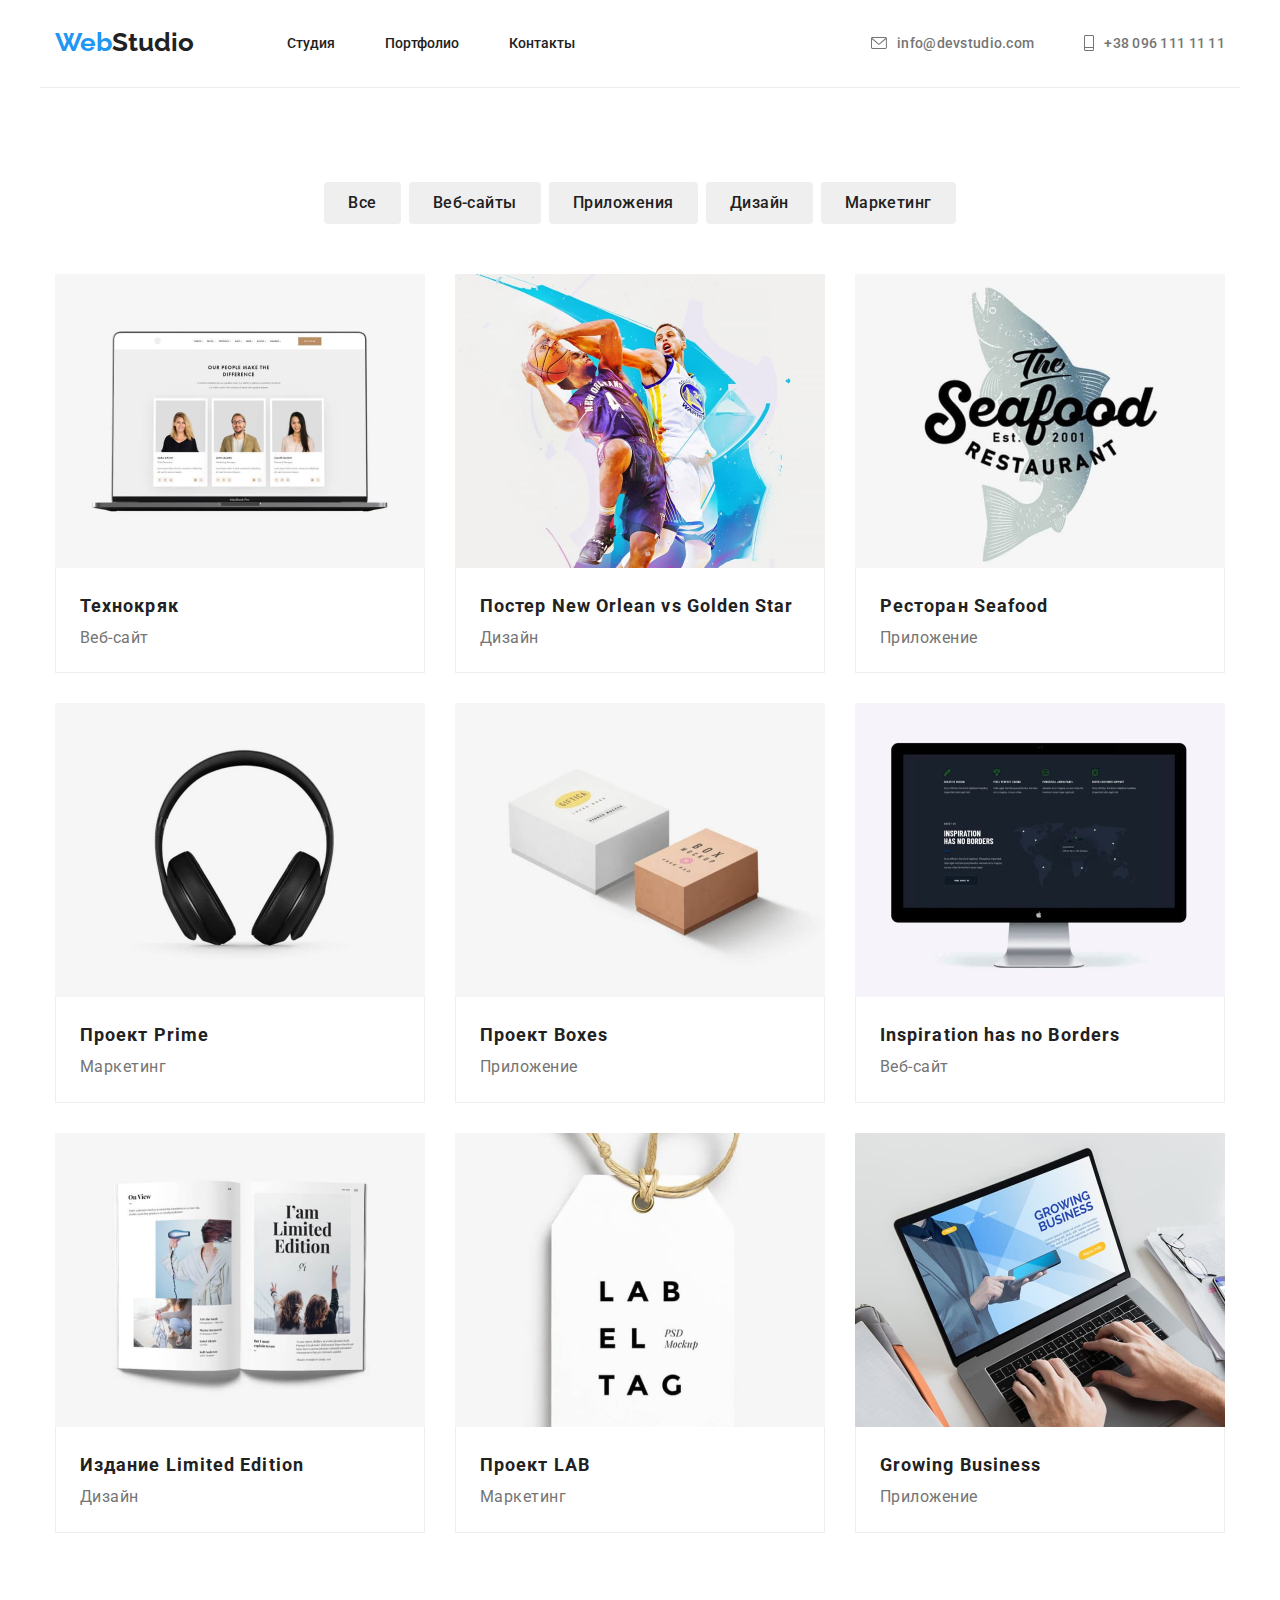
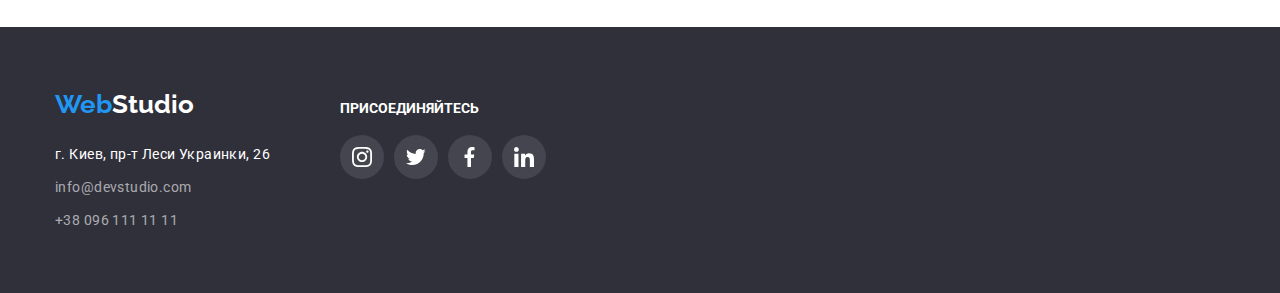
==== commit d69792fd: "77777" ====
--- a/portfolio.html
+++ b/portfolio.html
@@ -49,139 +49,121 @@
                               <!--секция фото-->
                <ul class="works">
                   <li class="works-item">
-                     <div class="portfolio-link">
-                        <a href="" class=" link" >
-                           <img 
-                           src="img/image_portfolio1.jpg" 
-                           alt="Веб-сайт"
-                           width="370"
-                           height="294">
-                           <div class="works-text-box">
-                              <h2 class="works-text">Технокряк</h2>
-                              <p class="text-caption">Веб-сайт</p>
-                           </div>
-                        </a>
-                     </div>
-                  </li>
-                  <li class="works-item">
-                     <div class="portfolio-link">
-                        <a href="" class="link">
-                           <img 
-                           src="img/image_portfolio2.jpg" 
-                           alt="Рисунок баскетболистов"
-                           width="370"
-                           height="294">
-                           <div class="works-text-box">
-                              <h2 class="works-text">Постер <span lang="en">New Orlean vs Golden Star</span></h2>
-                              <p class="text-caption">Дизайн</p>
-                           </div>
-                        </a>
-                     </div>
-                  </li>
-                  <li class="works-item">
-                     <div class="portfolio-link">
-                        <a href="" class="link">
-                           <img 
-                           src="img/image_portfolio3.jpg" 
-                           alt="Емблема ресторана"
-                           width="370"
-                           height="294">
-                           <div class="works-text-box">
-                              <h2 class="works-text">Ресторан <span lang="en">Seafood</span></h2>
-                              <p class="text-caption">Приложение</>
-                           </div>
-                        </a>
-                     </div>
-                  </li>
-                  <li class="works-item">
-                     <div class="portfolio-link">
-                        <a href="" class="portfolio-link link">
-                           <img 
-                           src="img/image_portfolio4.jpg" 
-                           alt="Фото наушников"
-                           width="370"
-                           height="294">
-                           <div class="works-text-box">
-                              <h2 class="works-text">Проект <span lang="en">Prime</span></h>
-                              <p class="text-caption">Маркетинг</p>
-                           </div>
-                        </a>
-                     </div>
-                  </li>
-                  <li class="works-item">
-                     <div class="portfolio-link">
-                        <a href="" class="link">
-                           <img 
-                           src="img/image_portfolio5.jpg" 
-                           alt="Коробочки"
-                           width="370"
-                           height="294">
-                           <div class="works-text-box">
-                              <h2 class="works-text">Проект <span lang="en">Boxes</span></h2>
-                              <p class="text-caption">Приложение</p>
-                           </div>
-                        </a>
-                     </div>
-                  </li>
-                  <li class="works-item">
-                     <div class="portfolio-link">
-                        <a href="" class="link">
-                           <img 
-                           src="img/image_portfolio6.jpg" 
-                           alt="Веб-сайт"
-                           width="370"
-                           height="294">
-                           <div class="works-text-box">
-                              <h2 class="works-text"><span lang="en">Inspiration has no Borders</span></h2>
-                              <p class="text-caption">Веб-сайт</p>
-                           </div>
-                        </a>
-                     </div>
-                  </li>
-                  <li class="works-item">
-                     <div class="portfolio-link">
-                        <a href="" class="link">
-                           <img 
-                           src="img/image_portfolio7.jpg" 
-                           alt="Дизайн книги"
-                           width="370"
-                           height="294">
-                           <div class="works-text-box">
-                              <h2 class="works-text">Издание<span lang="en"> Limited Edition</span></h2>
-                              <p class="text-caption">Дизайн</p>
-                           </div>
-                        </a>
-                     </div>
-                  </li>
-                  <li class="works-item">
-                     <div class="portfolio-link">
-                        <a href="" class="link">
-                           <img 
-                           src="img/image_portfolio8.jpg" 
-                           alt="Ярлык"
-                           width="370"
-                           height="294">
-                           <div class="works-text-box">
-                              <h2 class="works-text">Проект <span lang="en">LAB</span></h2>
-                              <p class="text-caption">Маркетинг</p>
-                           </div>
-                        </a>
-                     </div>
-                  </li>
-                  <li class="works-item">
-                     <div class="portfolio-link">
-                           <a href="" class="link">
-                           <img 
-                           src="img/image_portfolio9.jpg" 
-                           alt="Фото ноутбука"
-                           width="370"
-                           height="294">
-                           <div class="works-text-box ">
-                              <h2 class="works-text"><span lang="en">Growing Business</span></h2>
-                              <p class="text-caption">Приложение</p>
-                           </div> 
-                           </a>
-                     </div>
+                     <a href="" class="portfolio-link link" >
+                        <img 
+                        src="img/image_portfolio1.jpg" 
+                        alt="Веб-сайт"
+                        width="370"
+                        height="294">
+                        <div class="works-text-box">
+                           <h2 class="works-text">Технокряк</h2>
+                           <p class="text-caption">Веб-сайт</p>
+                        </div>
+                     </a>
+                  </li>
+                  <li class="works-item">
+                     <a href="" class="portfolio-link link">
+                        <img 
+                        src="img/image_portfolio2.jpg" 
+                        alt="Рисунок баскетболистов"
+                        width="370"
+                        height="294">
+                        <div class="works-text-box">
+                           <h2 class="works-text">Постер <span lang="en">New Orlean vs Golden Star</span></h2>
+                           <p class="text-caption">Дизайн</p>
+                        </div>
+                     </a>
+                  </li>
+                  <li class="works-item">
+                     <a href="" class="portfolio-link link">
+                        <img 
+                        src="img/image_portfolio3.jpg" 
+                        alt="Емблема ресторана"
+                        width="370"
+                        height="294">
+                        <div class="works-text-box">
+                           <h2 class="works-text">Ресторан <span lang="en">Seafood</span></h2>
+                           <p class="text-caption">Приложение</p>
+                        </div>
+                     </a>
+                  </li>
+                  <li class="works-item">
+                     <a href="" class="portfolio-link link">
+                        <img 
+                        src="img/image_portfolio4.jpg" 
+                        alt="Фото наушников"
+                        width="370"
+                        height="294">
+                        <div class="works-text-box">
+                           <h2 class="works-text">Проект <span lang="en">Prime</span></h2>
+                           <p class="text-caption">Маркетинг</p>
+                        </div>
+                     </a>
+                  </li>
+                  <li class="works-item">
+                     <a href="" class="portfolio-link link">
+                        <img 
+                        src="img/image_portfolio5.jpg" 
+                        alt="Коробочки"
+                        width="370"
+                        height="294">
+                        <div class="works-text-box">
+                           <h2 class="works-text">Проект <span lang="en">Boxes</span></h2>
+                           <p class="text-caption">Приложение</p>
+                        </div>
+                     </a>
+                  </li>
+                  <li class="works-item">
+                     <a href="" class="portfolio-link link">
+                        <img 
+                        src="img/image_portfolio6.jpg" 
+                        alt="Веб-сайт"
+                        width="370"
+                        height="294">
+                        <div class="works-text-box">
+                           <h2 class="works-text"><span lang="en">Inspiration has no Borders</span></h2>
+                           <p class="text-caption">Веб-сайт</p>
+                        </div>
+                     </a>
+                  </li>
+                  <li class="works-item">
+                     <a href="" class="portfolio-link link">
+                        <img 
+                        src="img/image_portfolio7.jpg" 
+                        alt="Дизайн книги"
+                        width="370"
+                        height="294">
+                        <div class="works-text-box">
+                           <h2 class="works-text">Издание<span lang="en"> Limited Edition</span></h2>
+                           <p class="text-caption">Дизайн</p>
+                        </div>
+                     </a>
+                  </li>
+                  <li class="works-item">
+                     <a href="" class="portfolio-link link">
+                        <img 
+                        src="img/image_portfolio8.jpg" 
+                        alt="Ярлык"
+                        width="370"
+                        height="294">
+                        <div class="works-text-box">
+                           <h2 class="works-text">Проект <span lang="en">LAB</span></h2>
+                           <p class="text-caption">Маркетинг</p>
+                        </div>
+                     </a>
+                  </li>
+                  <li class="works-item">
+                     <a href="" class="portfolio-link link">
+                        <img 
+                        src="img/image_portfolio9.jpg" 
+                        alt="Фото ноутбука"
+                        width="370"
+                        height="294">
+                        <div class="works-text-box ">
+                           <h2 class="works-text"><span lang="en">Growing Business</span></h2>
+                           <p class="text-caption">Приложение</p>
+                        </div> 
+                     </a>
                   </li>
                </ul>
             </div>
--- a/css/style.css
+++ b/css/style.css
@@ -212,7 +212,7 @@
    width: 44px;
    height: 44px;
 }
-.social-footer-item + .social-footer-item{
+.footer-icon-item + .footer-icon-item{
    margin-left: 10px;
 }              
 .footer-icon-link{
@@ -289,12 +289,7 @@
    background-color: var(--background-section);
    display: flex;
 }
-.features-icon-list {
-   display: flex;
-   justify-content: center;
-   align-items: center;
-   margin-bottom: 30px;
-}
+
 .features-icon-item {
    display: flex;
    justify-content: center;
@@ -305,6 +300,7 @@
    background-color: #f5f4fa;
    justify-content: center;
    border-radius: 4px;
+   margin-bottom: 30px;
 }
 .features-icon-item + .features-icon-item {
    margin-left: 30px;
@@ -339,7 +335,7 @@
 .features-item:not(:last-child) {
    margin-right: 30px;
 }
-/*наша команда фото*/
+                                 /*наша команда фото*/
 .text-title {
    font-style: normal;
    font-weight: 700;
@@ -402,7 +398,7 @@
    text-align: center;
    letter-spacing: 0.03em;
    color: var(--color-text);
-   margin-bottom: 30px;
+   margin-bottom: 16px;
 }
                                                    /* соц сети */
 .social-icon-list{
@@ -445,8 +441,8 @@
    width: 170px;
    height: 92px;
 }
-.client-icon-item:not(last-child){
-margin-left: 30px;
+.client-icon-item:not(:last-child){
+margin-right: 30px;
 }
 .client-icon-link {
    display: flex;
@@ -548,7 +544,9 @@
 .works-item:nth-last-child(-n + 3) {
    margin-bottom: 0;
 }
-
+.portfolio-link{
+   display: block;
+}
 .portfolio-link:hover,
 .portfolio-link:focus {
    border: 1px solid #eeeeee;
